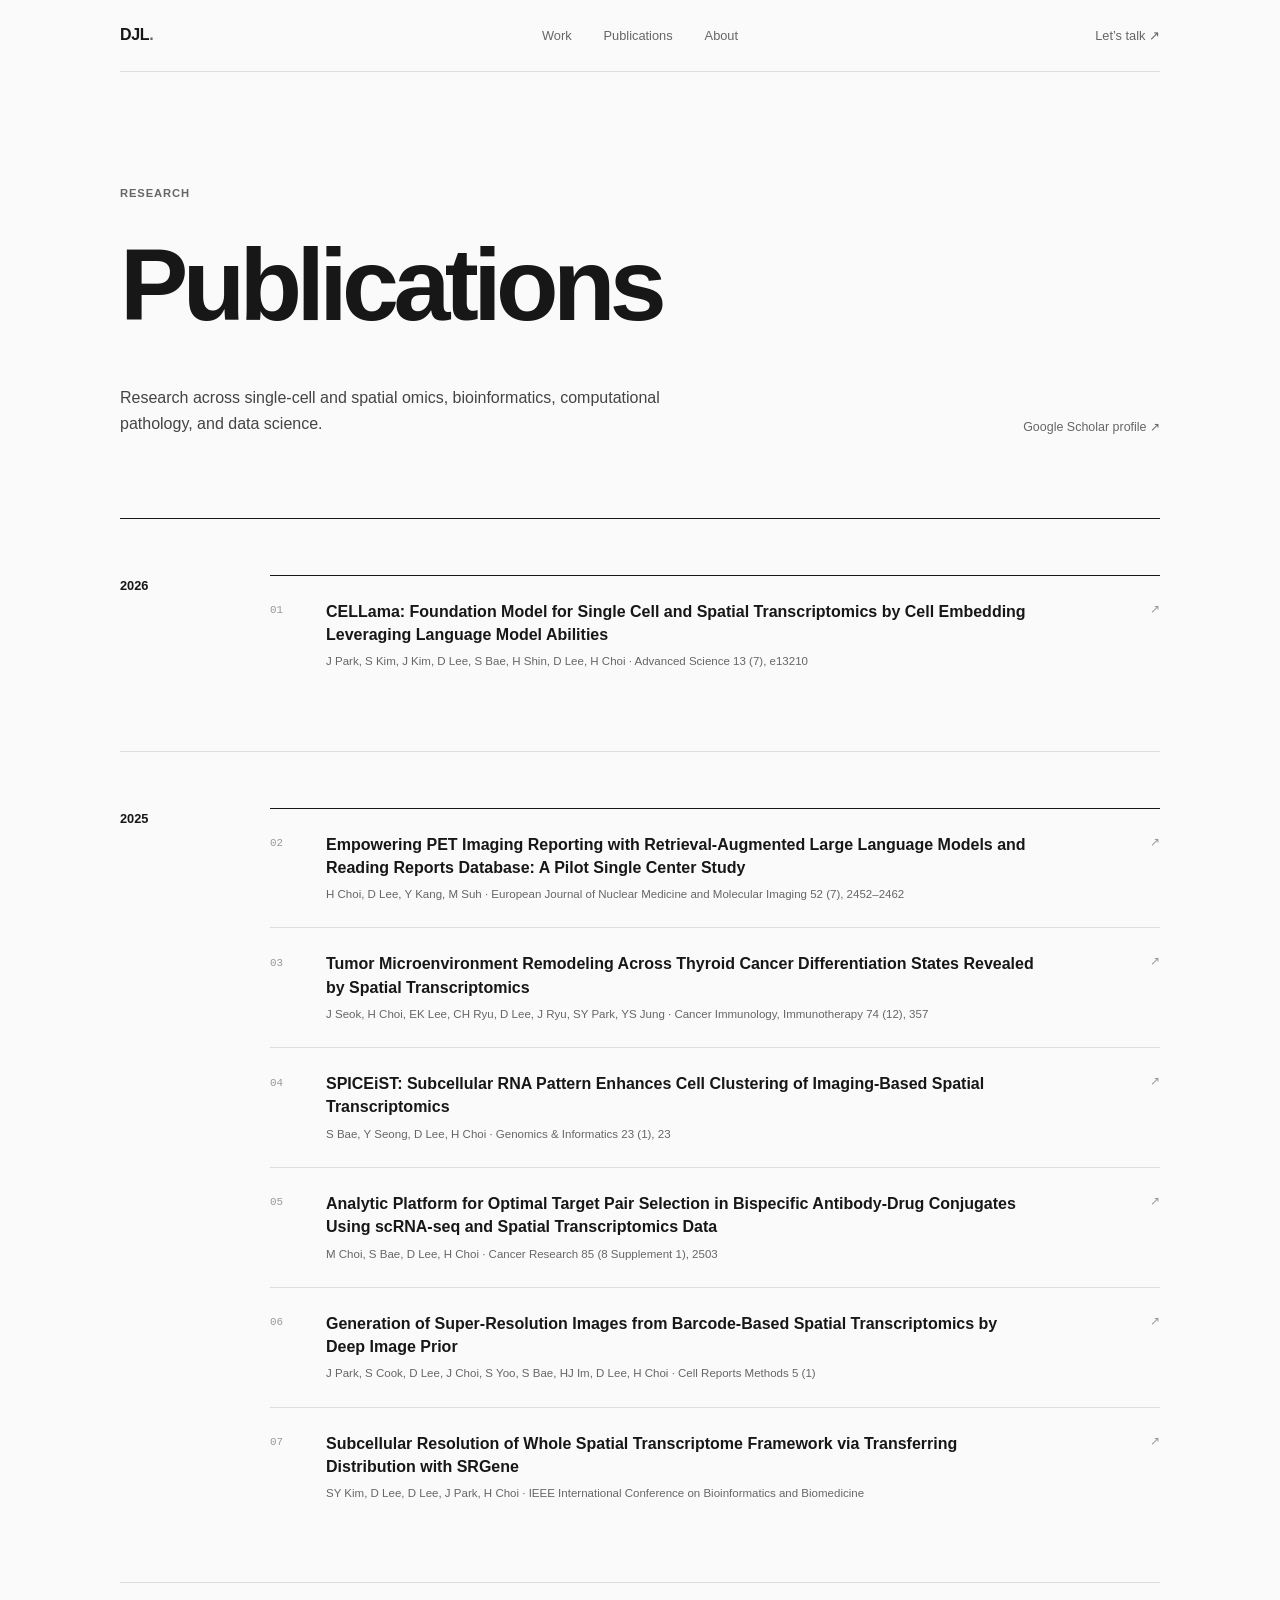
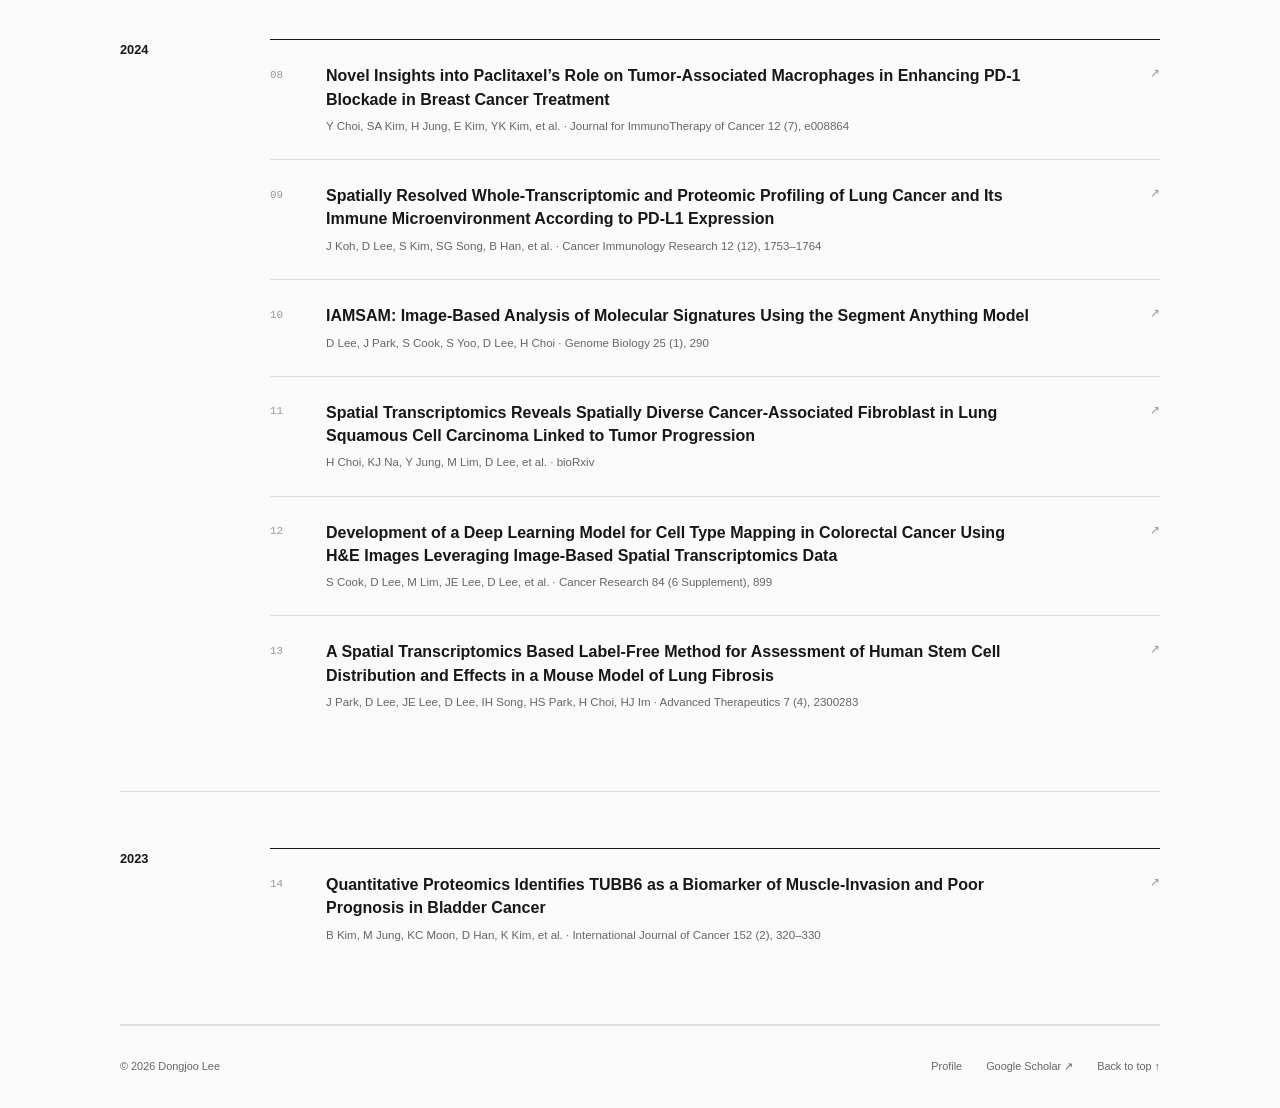
==== publications.html @ 9954f2d4 "first commit" ====
<!doctype html>
<html lang="en">
  <head>
    <meta charset="UTF-8" />
    <meta name="viewport" content="width=device-width, initial-scale=1.0" />
    <meta name="description" content="Publications by Dongjoo Lee in single-cell and spatial omics, bioinformatics, computational pathology, and data science." />
    <meta name="theme-color" content="#fafafa" />
    <title>Publications — Dongjoo Lee</title>
    <link rel="icon" href="favicon.svg" type="image/svg+xml" />
    <link rel="stylesheet" href="styles.css" />
  </head>
  <body>
    <a class="skip-link" href="#main">Skip to content</a>
    <header class="site-header">
      <a class="wordmark" href="index.html" aria-label="Dongjoo Lee, home">DJL<span>.</span></a>
      <nav aria-label="Main navigation">
        <a href="index.html#work">Work</a>
        <a href="publications.html" aria-current="page">Publications</a>
        <a href="index.html#about">About</a>
      </nav>
      <a class="header-contact" href="mailto:djlee8242@gmail.com">Let’s talk ↗</a>
    </header>

    <main class="publications-page" id="main">
      <header class="page-title reveal">
        <p class="eyebrow">Research</p>
        <h1>Publications</h1>
        <div class="page-title-bottom">
          <p>Research across single-cell and spatial omics, bioinformatics, computational pathology, and data science.</p>
          <a href="https://scholar.google.com/citations?user=q8NzEK0AAAAJ&amp;hl=en" target="_blank" rel="noreferrer">Google Scholar profile ↗</a>
        </div>
      </header>

      <section class="publication-list" aria-labelledby="year-2026">
        <h2 id="year-2026">2026</h2>
        <div>
          <a class="paper reveal" href="https://scholar.google.com/citations?view_op=view_citation&amp;hl=en&amp;user=q8NzEK0AAAAJ&amp;citation_for_view=q8NzEK0AAAAJ:u5HHmVD_uO8C" target="_blank" rel="noreferrer">
            <span class="paper-index">01</span><span><strong>CELLama: Foundation Model for Single Cell and Spatial Transcriptomics by Cell Embedding Leveraging Language Model Abilities</strong><small>J Park, S Kim, J Kim, D Lee, S Bae, H Shin, D Lee, H Choi · Advanced Science 13 (7), e13210</small></span><i>↗</i>
          </a>
        </div>
      </section>

      <section class="publication-list" aria-labelledby="year-2025">
        <h2 id="year-2025">2025</h2>
        <div>
          <a class="paper reveal" href="https://scholar.google.com/citations?view_op=view_citation&amp;hl=en&amp;user=q8NzEK0AAAAJ&amp;citation_for_view=q8NzEK0AAAAJ:Tyk-4Ss8FVUC" target="_blank" rel="noreferrer"><span class="paper-index">02</span><span><strong>Empowering PET Imaging Reporting with Retrieval-Augmented Large Language Models and Reading Reports Database: A Pilot Single Center Study</strong><small>H Choi, D Lee, Y Kang, M Suh · European Journal of Nuclear Medicine and Molecular Imaging 52 (7), 2452–2462</small></span><i>↗</i></a>
          <a class="paper reveal" href="https://scholar.google.com/citations?view_op=view_citation&amp;hl=en&amp;user=q8NzEK0AAAAJ&amp;citation_for_view=q8NzEK0AAAAJ:u-x6o8ySG0sC" target="_blank" rel="noreferrer"><span class="paper-index">03</span><span><strong>Tumor Microenvironment Remodeling Across Thyroid Cancer Differentiation States Revealed by Spatial Transcriptomics</strong><small>J Seok, H Choi, EK Lee, CH Ryu, D Lee, J Ryu, SY Park, YS Jung · Cancer Immunology, Immunotherapy 74 (12), 357</small></span><i>↗</i></a>
          <a class="paper reveal" href="https://scholar.google.com/citations?view_op=view_citation&amp;hl=en&amp;user=q8NzEK0AAAAJ&amp;citation_for_view=q8NzEK0AAAAJ:zYLM7Y9cAGgC" target="_blank" rel="noreferrer"><span class="paper-index">04</span><span><strong>SPICEiST: Subcellular RNA Pattern Enhances Cell Clustering of Imaging-Based Spatial Transcriptomics</strong><small>S Bae, Y Seong, D Lee, H Choi · Genomics &amp; Informatics 23 (1), 23</small></span><i>↗</i></a>
          <a class="paper reveal" href="https://scholar.google.com/citations?view_op=view_citation&amp;hl=en&amp;user=q8NzEK0AAAAJ&amp;citation_for_view=q8NzEK0AAAAJ:5nxA0vEk-isC" target="_blank" rel="noreferrer"><span class="paper-index">05</span><span><strong>Analytic Platform for Optimal Target Pair Selection in Bispecific Antibody-Drug Conjugates Using scRNA-seq and Spatial Transcriptomics Data</strong><small>M Choi, S Bae, D Lee, H Choi · Cancer Research 85 (8 Supplement 1), 2503</small></span><i>↗</i></a>
          <a class="paper reveal" href="https://scholar.google.com/citations?view_op=view_citation&amp;hl=en&amp;user=q8NzEK0AAAAJ&amp;citation_for_view=q8NzEK0AAAAJ:qjMakFHDy7sC" target="_blank" rel="noreferrer"><span class="paper-index">06</span><span><strong>Generation of Super-Resolution Images from Barcode-Based Spatial Transcriptomics by Deep Image Prior</strong><small>J Park, S Cook, D Lee, J Choi, S Yoo, S Bae, HJ Im, D Lee, H Choi · Cell Reports Methods 5 (1)</small></span><i>↗</i></a>
          <a class="paper reveal" href="https://scholar.google.com/citations?view_op=view_citation&amp;hl=en&amp;user=q8NzEK0AAAAJ&amp;citation_for_view=q8NzEK0AAAAJ:Y0pCki6q_DkC" target="_blank" rel="noreferrer"><span class="paper-index">07</span><span><strong>Subcellular Resolution of Whole Spatial Transcriptome Framework via Transferring Distribution with SRGene</strong><small>SY Kim, D Lee, D Lee, J Park, H Choi · IEEE International Conference on Bioinformatics and Biomedicine</small></span><i>↗</i></a>
        </div>
      </section>

      <section class="publication-list" aria-labelledby="year-2024">
        <h2 id="year-2024">2024</h2>
        <div>
          <a class="paper reveal" href="https://scholar.google.com/citations?view_op=view_citation&amp;hl=en&amp;user=q8NzEK0AAAAJ&amp;citation_for_view=q8NzEK0AAAAJ:9yKSN-GCB0IC" target="_blank" rel="noreferrer"><span class="paper-index">08</span><span><strong>Novel Insights into Paclitaxel’s Role on Tumor-Associated Macrophages in Enhancing PD-1 Blockade in Breast Cancer Treatment</strong><small>Y Choi, SA Kim, H Jung, E Kim, YK Kim, et al. · Journal for ImmunoTherapy of Cancer 12 (7), e008864</small></span><i>↗</i></a>
          <a class="paper reveal" href="https://scholar.google.com/citations?view_op=view_citation&amp;hl=en&amp;user=q8NzEK0AAAAJ&amp;citation_for_view=q8NzEK0AAAAJ:UeHWp8X0CEIC" target="_blank" rel="noreferrer"><span class="paper-index">09</span><span><strong>Spatially Resolved Whole-Transcriptomic and Proteomic Profiling of Lung Cancer and Its Immune Microenvironment According to PD-L1 Expression</strong><small>J Koh, D Lee, S Kim, SG Song, B Han, et al. · Cancer Immunology Research 12 (12), 1753–1764</small></span><i>↗</i></a>
          <a class="paper reveal" href="https://scholar.google.com/citations?view_op=view_citation&amp;hl=en&amp;user=q8NzEK0AAAAJ&amp;citation_for_view=q8NzEK0AAAAJ:2osOgNQ5qMEC" target="_blank" rel="noreferrer"><span class="paper-index">10</span><span><strong>IAMSAM: Image-Based Analysis of Molecular Signatures Using the Segment Anything Model</strong><small>D Lee, J Park, S Cook, S Yoo, D Lee, H Choi · Genome Biology 25 (1), 290</small></span><i>↗</i></a>
          <a class="paper reveal" href="https://scholar.google.com/citations?view_op=view_citation&amp;hl=en&amp;user=q8NzEK0AAAAJ&amp;citation_for_view=q8NzEK0AAAAJ:YsMSGLbcyi4C" target="_blank" rel="noreferrer"><span class="paper-index">11</span><span><strong>Spatial Transcriptomics Reveals Spatially Diverse Cancer-Associated Fibroblast in Lung Squamous Cell Carcinoma Linked to Tumor Progression</strong><small>H Choi, KJ Na, Y Jung, M Lim, D Lee, et al. · bioRxiv</small></span><i>↗</i></a>
          <a class="paper reveal" href="https://scholar.google.com/citations?view_op=view_citation&amp;hl=en&amp;user=q8NzEK0AAAAJ&amp;citation_for_view=q8NzEK0AAAAJ:8k81kl-MbHgC" target="_blank" rel="noreferrer"><span class="paper-index">12</span><span><strong>Development of a Deep Learning Model for Cell Type Mapping in Colorectal Cancer Using H&amp;E Images Leveraging Image-Based Spatial Transcriptomics Data</strong><small>S Cook, D Lee, M Lim, JE Lee, D Lee, et al. · Cancer Research 84 (6 Supplement), 899</small></span><i>↗</i></a>
          <a class="paper reveal" href="https://scholar.google.com/citations?view_op=view_citation&amp;hl=en&amp;user=q8NzEK0AAAAJ&amp;citation_for_view=q8NzEK0AAAAJ:d1gkVwhDpl0C" target="_blank" rel="noreferrer"><span class="paper-index">13</span><span><strong>A Spatial Transcriptomics Based Label-Free Method for Assessment of Human Stem Cell Distribution and Effects in a Mouse Model of Lung Fibrosis</strong><small>J Park, D Lee, JE Lee, D Lee, IH Song, HS Park, H Choi, HJ Im · Advanced Therapeutics 7 (4), 2300283</small></span><i>↗</i></a>
        </div>
      </section>

      <section class="publication-list" aria-labelledby="year-2023">
        <h2 id="year-2023">2023</h2>
        <div>
          <a class="paper reveal" href="https://scholar.google.com/citations?view_op=view_citation&amp;hl=en&amp;user=q8NzEK0AAAAJ&amp;citation_for_view=q8NzEK0AAAAJ:IjCSPb-OGe4C" target="_blank" rel="noreferrer"><span class="paper-index">14</span><span><strong>Quantitative Proteomics Identifies TUBB6 as a Biomarker of Muscle-Invasion and Poor Prognosis in Bladder Cancer</strong><small>B Kim, M Jung, KC Moon, D Han, K Kim, et al. · International Journal of Cancer 152 (2), 320–330</small></span><i>↗</i></a>
        </div>
      </section>
    </main>

    <footer>
      <p>© <span id="year"></span> Dongjoo Lee</p>
      <div><a href="index.html">Profile</a><a href="https://scholar.google.com/citations?user=q8NzEK0AAAAJ&amp;hl=en" target="_blank" rel="noreferrer">Google Scholar ↗</a><a href="#main">Back to top ↑</a></div>
    </footer>
    <script src="script.js"></script>
  </body>
</html>
---- styles.css ----
:root {
  --background: #fafafa;
  --surface: #ffffff;
  --text: #171717;
  --secondary: #666666;
  --border: #dedede;
  --max-width: 1040px;
}

* { box-sizing: border-box; }
html { scroll-behavior: smooth; }
body {
  margin: 0;
  background: var(--background);
  color: var(--text);
  font-family: Inter, -apple-system, BlinkMacSystemFont, "Segoe UI", sans-serif;
  font-size: 16px;
  line-height: 1.65;
  -webkit-font-smoothing: antialiased;
}
a { color: inherit; text-decoration: none; }
p, h1, h2, h3 { margin-top: 0; }
.skip-link { position: fixed; top: -100px; left: 1rem; padding: .7rem 1rem; background: #111; color: white; z-index: 10; }
.skip-link:focus { top: 1rem; }

.site-header {
  width: min(calc(100% - 48px), var(--max-width));
  height: 72px;
  margin: auto;
  display: grid;
  grid-template-columns: 1fr auto 1fr;
  align-items: center;
  border-bottom: 1px solid var(--border);
}
.wordmark { font-size: 1rem; font-weight: 700; letter-spacing: -.02em; }
.wordmark span { color: var(--secondary); }
.site-header nav { display: flex; gap: 2rem; }
.site-header nav a, .header-contact { font-size: .8rem; color: var(--secondary); }
.site-header nav a:hover, .header-contact:hover { color: var(--text); }
.header-contact { justify-self: end; }

.hero {
  width: min(calc(100% - 48px), var(--max-width));
  min-height: 560px;
  margin: auto;
  padding: 7rem 0 6rem;
  border-bottom: 1px solid var(--border);
}
.eyebrow, .section-number {
  margin-bottom: 2rem;
  color: var(--secondary);
  font-size: .7rem;
  font-weight: 600;
  letter-spacing: .08em;
  text-transform: uppercase;
}
.eyebrow { display: flex; align-items: center; gap: .5rem; }
.status-dot { width: 6px; height: 6px; border-radius: 50%; background: #888; }
.hero-title { margin: 4rem 0 3rem; }
.hero-intro {
  margin: 4rem 0 3rem;
  display: flex;
  align-items: flex-end;
  justify-content: space-between;
  gap: 3rem;
}
.hero-intro .hero-title { margin: 0; }
.hero-title h1 {
  margin-bottom: .25rem;
  font-size: clamp(3.5rem, 8vw, 6.5rem);
  font-weight: 600;
  line-height: 1;
  letter-spacing: -.055em;
}
.hero-title p { margin: 0; color: var(--secondary); font-size: clamp(1.1rem, 2vw, 1.4rem); }
.profile-photo {
  width: 180px;
  aspect-ratio: 1;
  margin: 0 2rem 0 0;
  overflow: hidden;
  border-radius: 4px;
}
.profile-photo img {
  width: 100%;
  height: 100%;
  display: block;
  object-fit: cover;
  object-position: center;
  opacity: .82;
  filter: saturate(.7) contrast(.9) brightness(1.04) blur(.25px);
}
.hero-bottom {
  display: grid;
  grid-template-columns: 1fr auto;
  align-items: end;
  gap: 3rem;
}
.hero-bottom > p { max-width: 620px; margin: 0; color: #444; font-size: 1rem; }
.hero-actions { display: flex; gap: .5rem; }
.button {
  padding: .65rem .9rem;
  display: inline-flex;
  align-items: center;
  gap: 1rem;
  border: 1px solid #bbb;
  border-radius: 3px;
  font-size: .75rem;
  font-weight: 600;
}
.button:hover { border-color: var(--text); }
.button-dark { background: var(--text); border-color: var(--text); color: white; }

.section {
  width: min(calc(100% - 48px), var(--max-width));
  margin: auto;
  padding: 6rem 0;
  border-bottom: 1px solid var(--border);
}
.section-heading {
  display: grid;
  grid-template-columns: 220px 1fr;
  align-items: baseline;
  margin-bottom: 3.5rem;
}
.section-heading h2 {
  margin: 0;
  font-size: clamp(2rem, 4vw, 3rem);
  font-weight: 550;
  line-height: 1.2;
  letter-spacing: -.04em;
}

.timeline { border-top: 1px solid var(--text); }
.timeline-item {
  display: grid;
  grid-template-columns: 220px 1fr;
  padding: 2.25rem 0;
  border-bottom: 1px solid var(--border);
}
.timeline-item:last-child { border-bottom: 0; }
.timeline-meta { color: var(--secondary); font-size: .72rem; }
.timeline-meta p { margin-bottom: .15rem; }
.timeline-content { max-width: 680px; }
.company { margin-bottom: .3rem; color: var(--secondary); font-size: .72rem; font-weight: 600; text-transform: uppercase; letter-spacing: .06em; }
.timeline-content h3 { margin-bottom: .8rem; font-size: 1.35rem; font-weight: 600; letter-spacing: -.025em; }
.role-subtitle { color: var(--secondary); font-size: .8rem; font-weight: 500; letter-spacing: 0; }
.timeline-content > p:not(.company) { margin-bottom: 1rem; color: #444; }
.responsibility-list { max-width: 650px; margin: 1.2rem 0 0; padding-left: 1.1rem; color: #444; font-size: .84rem; }
.responsibility-list li { margin-bottom: .45rem; padding-left: .2rem; }
.tags { display: flex; flex-wrap: wrap; gap: .4rem; margin: 1.2rem 0 0; padding: 0; list-style: none; }
.tags li { padding: .25rem .55rem; border: 1px solid var(--border); border-radius: 3px; color: var(--secondary); font-size: .68rem; }

.publication-grid { border-top: 1px solid var(--text); }
.publication, .publication-more {
  min-height: 0;
  padding: 1.8rem 0;
  display: grid;
  grid-template-columns: 220px 1fr;
  background: transparent;
  border-bottom: 1px solid var(--border);
}
.publication-top { color: var(--secondary); font-size: .7rem; }
.publication-mark { display: none; }
.journal { margin-bottom: .35rem; color: var(--secondary); font-size: .7rem; font-weight: 600; text-transform: uppercase; letter-spacing: .06em; }
.publication h3 { max-width: 680px; margin: 0; font-size: 1.15rem; font-weight: 550; line-height: 1.4; letter-spacing: -.015em; }
.publication-more { display: flex; justify-content: space-between; color: var(--secondary); font-size: .85rem; }
.publication-more:hover { color: var(--text); }

.about-grid { display: grid; grid-template-columns: 2fr 1fr; gap: 5rem; }
.toolkit { border-top: 1px solid var(--text); }
.tool-row { display: grid; grid-template-columns: 180px 1fr; gap: 1rem; padding: 1.25rem 0; border-bottom: 1px solid var(--border); }
.tool-row span { font-size: .72rem; font-weight: 600; }
.tool-row p { margin: 0; color: #444; font-size: .9rem; }
.education { padding-top: 1.25rem; border-top: 1px solid var(--text); }
.aside-label { margin-bottom: 2rem; color: var(--secondary); font-size: .7rem; text-transform: uppercase; letter-spacing: .08em; }
.education > div { padding: 0 0 1.5rem; }
.education p { margin-bottom: .1rem; }
.education .degree { font-weight: 600; }
.education span, .education-note { color: var(--secondary); font-size: .72rem; }
.education-note { margin-top: .5rem; }

.contact {
  width: min(calc(100% - 48px), var(--max-width));
  margin: auto;
  padding: 6rem 0;
}
.contact h2 { margin: 0 0 3rem; font-size: clamp(2.5rem, 5vw, 4rem); font-weight: 550; letter-spacing: -.045em; }
.contact-email { display: flex; justify-content: space-between; padding: 1rem 0; border-top: 1px solid var(--text); border-bottom: 1px solid var(--border); font-size: 1rem; }

footer {
  width: min(calc(100% - 48px), var(--max-width));
  margin: auto;
  padding: 2rem 0;
  display: flex;
  justify-content: space-between;
  border-top: 1px solid var(--border);
  color: var(--secondary);
  font-size: .68rem;
}
footer p { margin: 0; }
footer div { display: flex; gap: 1.5rem; }
footer a:hover { color: var(--text); }

.publications-page {
  width: min(calc(100% - 48px), var(--max-width));
  margin: auto;
}
.page-title { padding: 7rem 0 5rem; border-bottom: 1px solid var(--text); }
.page-title h1 { margin-bottom: 3rem; font-size: clamp(3.5rem, 8vw, 6.5rem); font-weight: 550; line-height: 1; letter-spacing: -.055em; }
.page-title-bottom { display: flex; align-items: flex-end; justify-content: space-between; gap: 2rem; }
.page-title-bottom p { max-width: 560px; margin: 0; color: #444; }
.page-title-bottom a { flex-shrink: 0; color: var(--secondary); font-size: .78rem; }
.page-title-bottom a:hover { color: var(--text); }
.publication-list { display: grid; grid-template-columns: 150px 1fr; padding: 3.5rem 0; border-bottom: 1px solid var(--border); }
.publication-list h2 { margin: 0; font-size: .8rem; font-weight: 600; }
.paper { padding: 1.5rem 0; display: grid; grid-template-columns: 40px 1fr auto; gap: 1rem; border-top: 1px solid var(--border); }
.paper:first-child { border-top-color: var(--text); }
.paper-index { padding-top: .15rem; color: #999; font: .68rem/1.5 monospace; }
.paper strong { display: block; max-width: 710px; font-size: 1rem; font-weight: 550; line-height: 1.45; }
.paper small { display: block; margin-top: .45rem; color: var(--secondary); font-size: .72rem; line-height: 1.5; }
.paper i { color: #999; font-size: .75rem; font-style: normal; transition: transform .2s ease; }
.paper:hover strong { text-decoration: underline; text-decoration-thickness: 1px; text-underline-offset: 3px; }
.paper:hover i { color: var(--text); transform: translate(2px, -2px); }

.reveal { opacity: 0; transform: translateY(8px); transition: opacity .45s ease, transform .45s ease; }
.reveal.visible { opacity: 1; transform: none; }

@media (max-width: 720px) {
  .site-header, .hero, .section, .contact, footer { width: calc(100% - 32px); }
  .site-header { grid-template-columns: 1fr auto; }
  .site-header nav { display: none; }
  .hero { min-height: auto; padding: 5rem 0; }
  .hero-title { margin: 3rem 0 2rem; }
  .hero-intro { margin: 3rem 0 2rem; align-items: center; gap: 1.5rem; }
  .hero-intro .hero-title { margin: 0; }
  .hero-title h1 { font-size: clamp(3.25rem, 17vw, 5rem); }
  .profile-photo { width: 104px; margin: 0; flex: 0 0 auto; }
  .hero-bottom, .section-heading, .timeline-item, .publication, .about-grid { grid-template-columns: 1fr; }
  .hero-bottom { gap: 2rem; }
  .hero-actions { width: 100%; }
  .button { flex: 1; justify-content: space-between; }
  .section { padding: 4.5rem 0; }
  .section-heading { gap: .5rem; margin-bottom: 2.5rem; }
  .timeline-item, .publication { gap: 1.25rem; }
  .timeline-meta { display: flex; justify-content: space-between; }
  .about-grid { gap: 3rem; }
  .tool-row { grid-template-columns: 1fr; gap: .35rem; }
  .contact { padding: 4.5rem 0; }
  footer { flex-direction: column; gap: 1rem; }
  footer div { flex-wrap: wrap; }
  .publications-page { width: calc(100% - 32px); }
  .page-title { padding: 5rem 0 3.5rem; }
  .page-title h1 { margin-bottom: 2rem; font-size: clamp(3.25rem, 16vw, 5rem); }
  .page-title-bottom { align-items: flex-start; flex-direction: column; gap: 1rem; }
  .publication-list { grid-template-columns: 1fr; gap: 1rem; padding: 2.5rem 0; }
  .paper { grid-template-columns: 28px 1fr auto; gap: .6rem; }
}

@media (prefers-reduced-motion: reduce) {
  html { scroll-behavior: auto; }
  .reveal { opacity: 1; transform: none; transition: none; }
}
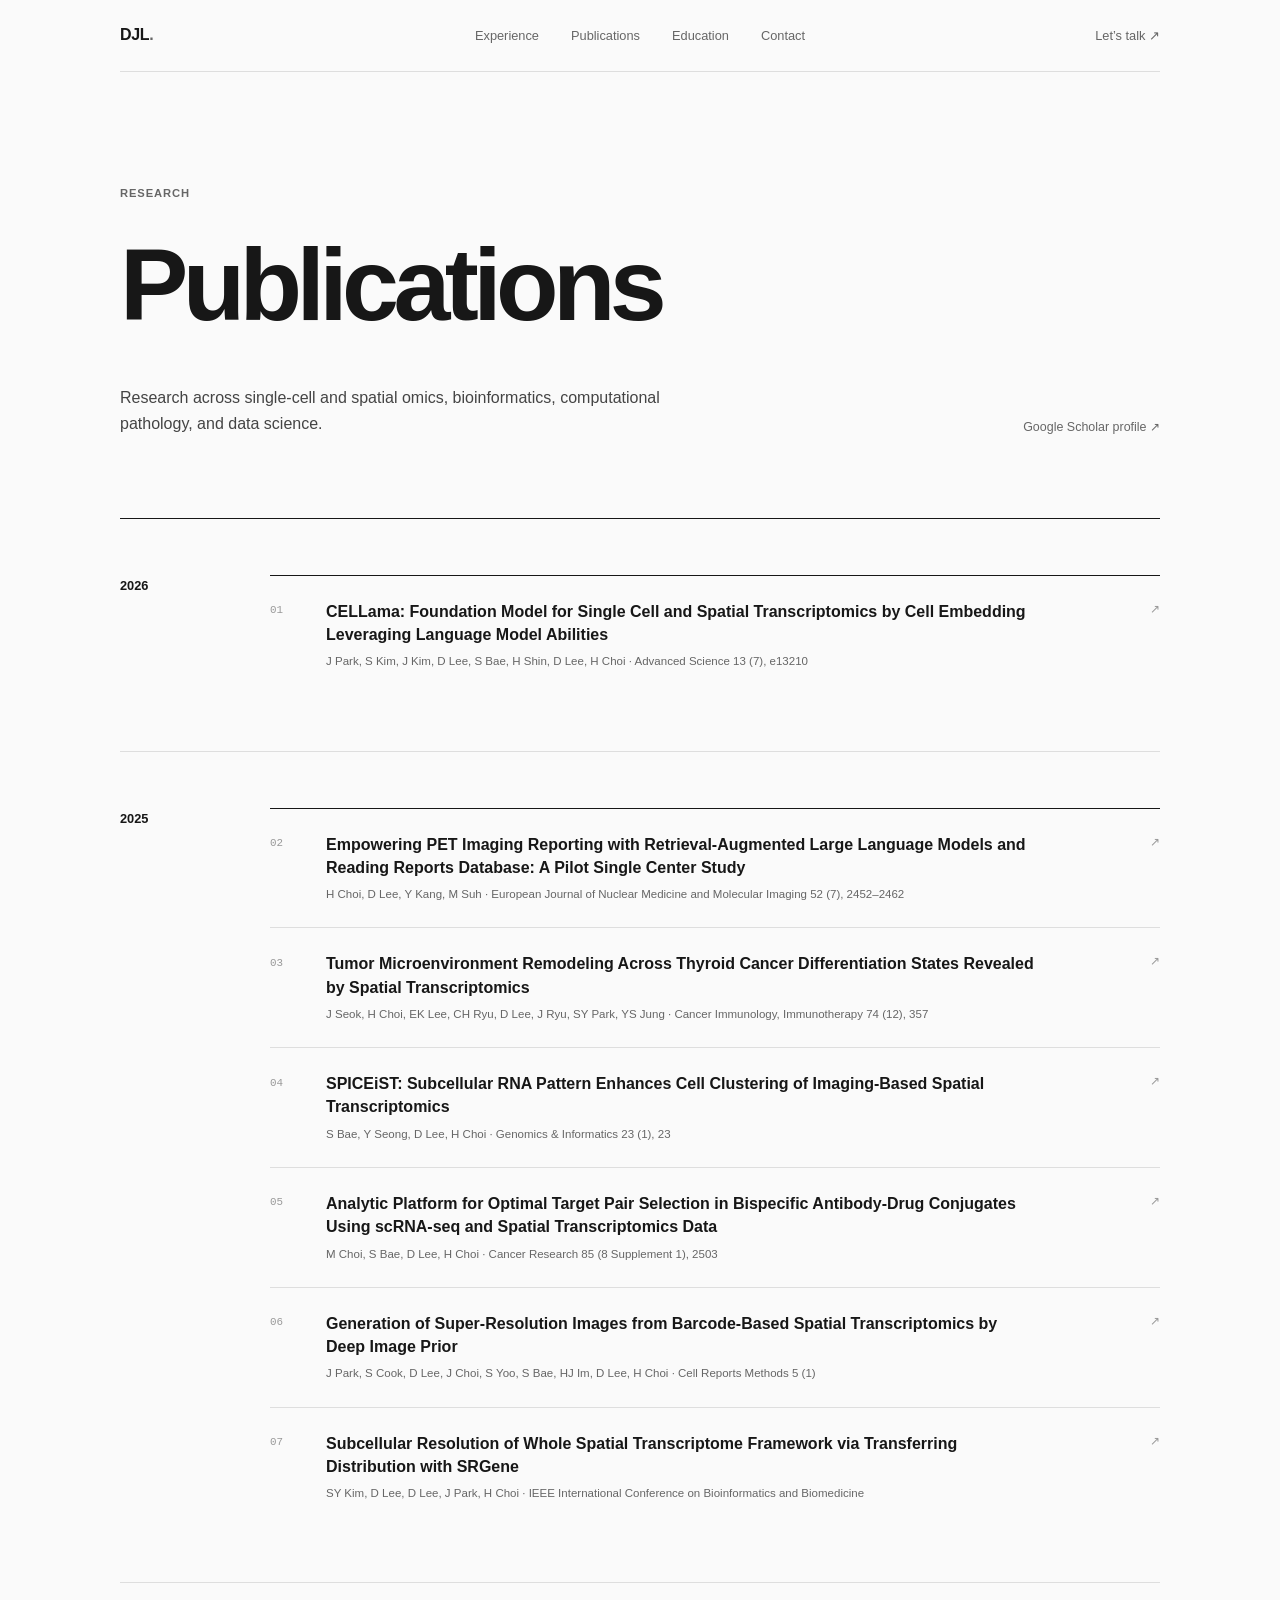
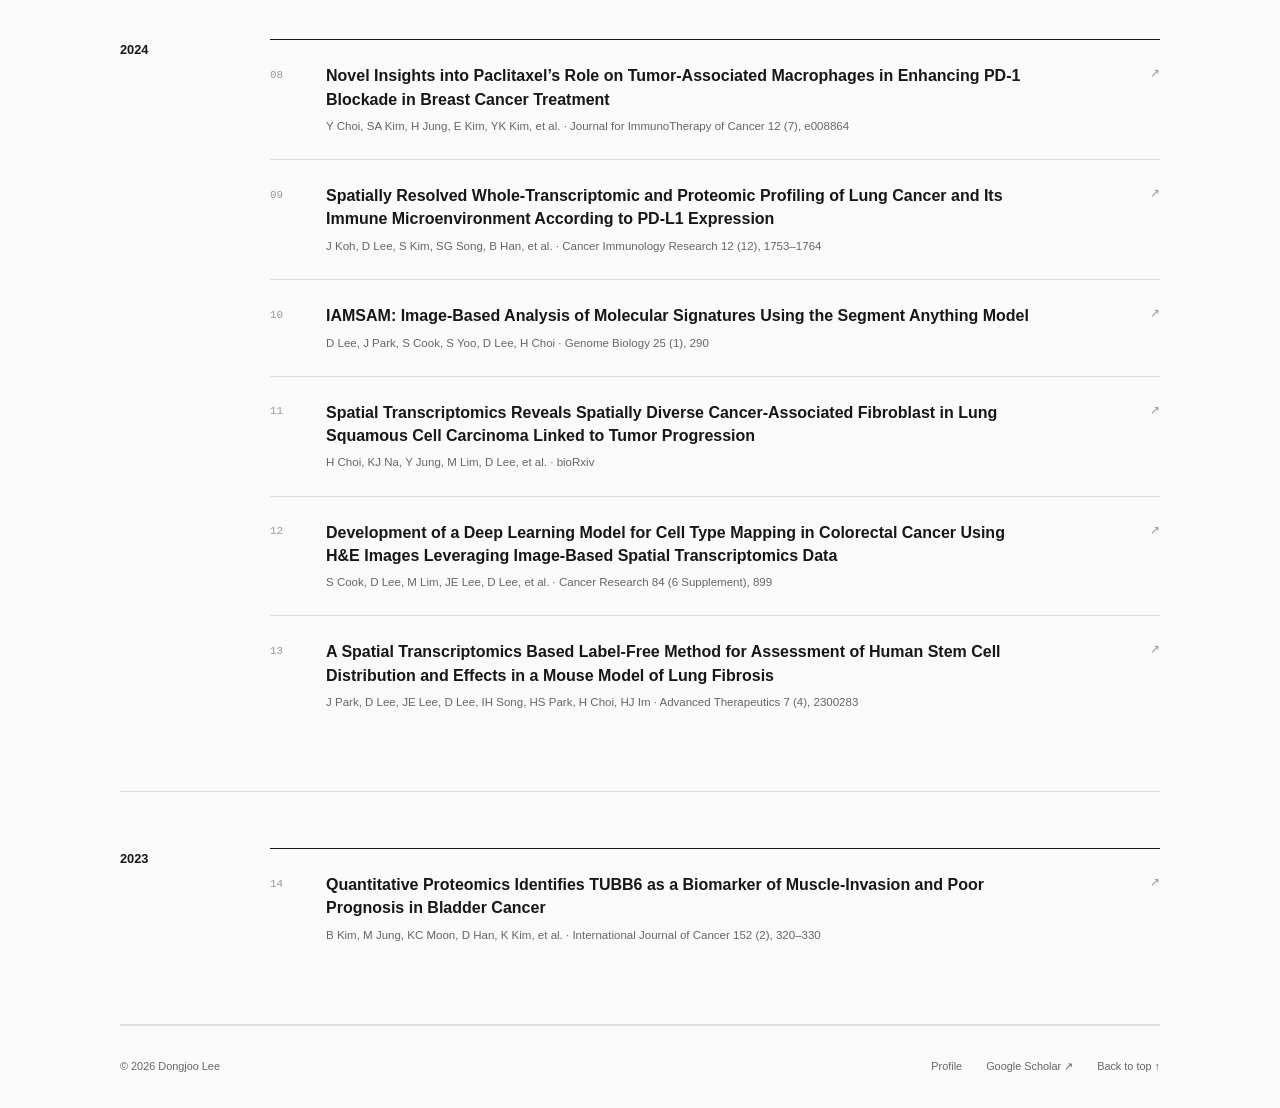
==== commit ca372fa2: "Update navigation links in index and publications pages for clarity and consistency" ====
--- a/publications.html
+++ b/publications.html
@@ -6,17 +6,18 @@
     <meta name="description" content="Publications by Dongjoo Lee in single-cell and spatial omics, bioinformatics, computational pathology, and data science." />
     <meta name="theme-color" content="#fafafa" />
     <title>Publications — Dongjoo Lee</title>
-    <link rel="icon" href="favicon.svg" type="image/svg+xml" />
-    <link rel="stylesheet" href="styles.css" />
+    <link rel="icon" href="assets/icons/favicon.svg" type="image/svg+xml" />
+    <link rel="stylesheet" href="assets/css/styles.css" />
   </head>
   <body>
     <a class="skip-link" href="#main">Skip to content</a>
     <header class="site-header">
       <a class="wordmark" href="index.html" aria-label="Dongjoo Lee, home">DJL<span>.</span></a>
       <nav aria-label="Main navigation">
-        <a href="index.html#work">Work</a>
+        <a href="index.html#work">Experience</a>
         <a href="publications.html" aria-current="page">Publications</a>
-        <a href="index.html#about">About</a>
+        <a href="index.html#about">Education</a>
+        <a href="index.html#contact">Contact</a>
       </nav>
       <a class="header-contact" href="mailto:djlee8242@gmail.com">Let’s talk ↗</a>
     </header>
@@ -76,6 +77,6 @@
       <p>© <span id="year"></span> Dongjoo Lee</p>
       <div><a href="index.html">Profile</a><a href="https://scholar.google.com/citations?user=q8NzEK0AAAAJ&amp;hl=en" target="_blank" rel="noreferrer">Google Scholar ↗</a><a href="#main">Back to top ↑</a></div>
     </footer>
-    <script src="script.js"></script>
+    <script src="assets/js/script.js"></script>
   </body>
 </html>
--- a/assets/css/styles.css
+++ b/assets/css/styles.css
@@ -0,0 +1,307 @@
+:root {
+  --background: #fafafa;
+  --surface: #ffffff;
+  --text: #171717;
+  --secondary: #666666;
+  --border: #dedede;
+  --max-width: 1040px;
+}
+
+* { box-sizing: border-box; }
+html { scroll-behavior: smooth; }
+body {
+  margin: 0;
+  background: var(--background);
+  color: var(--text);
+  font-family: Inter, -apple-system, BlinkMacSystemFont, "Segoe UI", sans-serif;
+  font-size: 16px;
+  line-height: 1.65;
+  -webkit-font-smoothing: antialiased;
+}
+a { color: inherit; text-decoration: none; }
+p, h1, h2, h3 { margin-top: 0; }
+.skip-link { position: fixed; top: -100px; left: 1rem; padding: .7rem 1rem; background: #111; color: white; z-index: 10; }
+.skip-link:focus { top: 1rem; }
+
+.site-header {
+  width: min(calc(100% - 48px), var(--max-width));
+  height: 72px;
+  margin: auto;
+  display: grid;
+  grid-template-columns: 1fr auto 1fr;
+  align-items: center;
+  border-bottom: 1px solid var(--border);
+}
+.wordmark { font-size: 1rem; font-weight: 700; letter-spacing: -.02em; }
+.wordmark span { color: var(--secondary); }
+.site-header nav { display: flex; gap: 2rem; }
+.site-header nav a, .header-contact { font-size: .8rem; color: var(--secondary); }
+.site-header nav a:hover, .header-contact:hover { color: var(--text); }
+.header-contact { justify-self: end; }
+
+.hero {
+  width: min(calc(100% - 48px), var(--max-width));
+  min-height: 560px;
+  margin: auto;
+  padding: 7rem 0 6rem;
+  display: flex;
+  flex-direction: column;
+  border-bottom: 1px solid var(--border);
+}
+.eyebrow, .section-number {
+  margin-bottom: 2rem;
+  color: var(--secondary);
+  font-size: .7rem;
+  font-weight: 600;
+  letter-spacing: .08em;
+  text-transform: uppercase;
+}
+.eyebrow { order: 0; display: flex; align-items: center; gap: .5rem; }
+.status-dot { width: 6px; height: 6px; border-radius: 50%; background: #888; }
+.hero-title { margin: 4rem 0 3rem; }
+.hero-intro {
+  order: 2;
+  margin: 2rem 0 3rem;
+  display: flex;
+  align-items: flex-end;
+  justify-content: space-between;
+  gap: 3rem;
+}
+.hero-intro .hero-title { margin: 0; }
+.hero-title h1 {
+  margin-bottom: .25rem;
+  font-size: clamp(3.5rem, 8vw, 6.5rem);
+  font-weight: 600;
+  line-height: 1;
+  letter-spacing: -.055em;
+}
+.hero-title p { margin: 0; color: var(--secondary); font-size: clamp(1.1rem, 2vw, 1.4rem); }
+.profile-photo {
+  width: 132px;
+  margin: 0 2rem 0 0;
+}
+.profile-photo > img {
+  width: 132px;
+  height: 132px;
+  display: block;
+  object-fit: cover;
+  object-position: center;
+  border-radius: 4px;
+  opacity: .76;
+  filter: saturate(.72) contrast(.9) brightness(1.04) blur(.2px);
+}
+.profile-links { order: 1; margin: 0; display: flex; justify-content: flex-start; gap: .75rem; }
+.profile-links a {
+  width: 20px;
+  height: 20px;
+  display: grid;
+  place-items: center;
+  color: var(--secondary);
+  transition: color .2s ease, opacity .2s ease;
+}
+.profile-links a:hover { color: var(--text); opacity: .65; }
+.profile-links svg { width: 16px; height: 16px; fill: currentColor; }
+.profile-links .profile-brand-icon { width: 16px; height: 16px; display: block; object-fit: contain; opacity: .72; }
+.hero-bottom {
+  order: 3;
+  display: grid;
+  grid-template-columns: 1fr auto;
+  align-items: end;
+  gap: 3rem;
+}
+.hero-bottom > p { max-width: 620px; margin: 0; color: #444; font-size: 1rem; }
+.hero-actions { display: flex; gap: .5rem; }
+.button {
+  padding: .65rem .9rem;
+  display: inline-flex;
+  align-items: center;
+  gap: 1rem;
+  border: 1px solid #bbb;
+  border-radius: 3px;
+  font-size: .75rem;
+  font-weight: 600;
+}
+.button:hover { border-color: var(--text); }
+.button-dark { background: var(--text); border-color: var(--text); color: white; }
+
+.section {
+  width: min(calc(100% - 48px), var(--max-width));
+  margin: auto;
+  padding: 6rem 0;
+  border-bottom: 1px solid var(--border);
+}
+.section-heading {
+  display: grid;
+  grid-template-columns: 220px 1fr;
+  align-items: baseline;
+  margin-bottom: 3.5rem;
+}
+.section-heading h2 {
+  margin: 0;
+  font-size: clamp(2rem, 4vw, 3rem);
+  font-weight: 550;
+  line-height: 1.2;
+  letter-spacing: -.04em;
+}
+
+.timeline { border-top: 1px solid var(--text); }
+.timeline-item {
+  display: grid;
+  grid-template-columns: 220px 1fr;
+  padding: 2.25rem 0;
+  border-bottom: 1px solid var(--border);
+}
+.timeline-item:last-child { border-bottom: 0; }
+.timeline-meta { color: var(--secondary); font-size: .72rem; }
+.timeline-meta p { margin-bottom: .15rem; }
+.timeline-content { max-width: 680px; }
+.company { margin-bottom: .3rem; color: var(--secondary); font-size: .72rem; font-weight: 600; text-transform: uppercase; letter-spacing: .06em; }
+.timeline-content h3 { margin-bottom: .8rem; font-size: 1.35rem; font-weight: 600; letter-spacing: -.025em; }
+.role-subtitle { color: var(--secondary); font-size: .8rem; font-weight: 500; letter-spacing: 0; }
+.timeline-content > p:not(.company) { margin-bottom: 1rem; color: #444; }
+.responsibility-list { max-width: 650px; margin: 1.2rem 0 0; padding-left: 1.1rem; color: #444; font-size: .84rem; }
+.responsibility-list li { margin-bottom: .45rem; padding-left: .2rem; }
+.tags { display: flex; flex-wrap: wrap; gap: .4rem; margin: 1.2rem 0 0; padding: 0; list-style: none; }
+.tags li { padding: .25rem .55rem; border: 1px solid var(--border); border-radius: 3px; color: var(--secondary); font-size: .68rem; }
+
+.selected-publications { border-top: 1px solid var(--text); }
+.selected-paper {
+  padding: 1.6rem 0;
+  display: grid;
+  grid-template-columns: 220px 1fr auto;
+  gap: 1rem;
+  border-bottom: 1px solid var(--border);
+}
+.selected-paper-meta { padding-top: .15rem; color: var(--secondary); font-size: .7rem; }
+.selected-paper strong { display: block; max-width: 680px; font-size: 1.05rem; font-weight: 550; line-height: 1.45; }
+.selected-paper small { display: block; margin-top: .4rem; color: var(--secondary); font-size: .72rem; }
+.selected-paper i { color: #999; font-size: .75rem; font-style: normal; transition: transform .2s ease; }
+.selected-paper:hover strong { text-decoration: underline; text-decoration-thickness: 1px; text-underline-offset: 3px; }
+.selected-paper:hover i { color: var(--text); transform: translate(2px, -2px); }
+.view-all-publications {
+  margin: 1.5rem 0 0 auto;
+  padding-bottom: .2rem;
+  width: fit-content;
+  display: flex;
+  gap: 1.5rem;
+  border-bottom: 1px solid var(--text);
+  font-size: .78rem;
+  font-weight: 600;
+}
+
+.publication-grid { border-top: 1px solid var(--text); }
+.publication, .publication-more {
+  min-height: 0;
+  padding: 1.8rem 0;
+  display: grid;
+  grid-template-columns: 220px 1fr;
+  background: transparent;
+  border-bottom: 1px solid var(--border);
+}
+.publication-top { color: var(--secondary); font-size: .7rem; }
+.publication-mark { display: none; }
+.journal { margin-bottom: .35rem; color: var(--secondary); font-size: .7rem; font-weight: 600; text-transform: uppercase; letter-spacing: .06em; }
+.publication h3 { max-width: 680px; margin: 0; font-size: 1.15rem; font-weight: 550; line-height: 1.4; letter-spacing: -.015em; }
+.publication-more { display: flex; justify-content: space-between; color: var(--secondary); font-size: .85rem; }
+.publication-more:hover { color: var(--text); }
+
+.about-grid { display: grid; grid-template-columns: 2fr 1fr; gap: 5rem; }
+.toolkit { border-top: 1px solid var(--text); }
+.tool-row { display: grid; grid-template-columns: 180px 1fr; gap: 1rem; padding: 1.25rem 0; border-bottom: 1px solid var(--border); }
+.tool-row span { font-size: .72rem; font-weight: 600; }
+.tool-row p { margin: 0; color: #444; font-size: .9rem; }
+.education { padding-top: 1.25rem; border-top: 1px solid var(--text); }
+.aside-label { margin-bottom: 2rem; color: var(--secondary); font-size: .7rem; text-transform: uppercase; letter-spacing: .08em; }
+.education > div { padding: 0 0 1.5rem; }
+.education p { margin-bottom: .1rem; }
+.education .degree { font-weight: 600; }
+.education span, .education-note { color: var(--secondary); font-size: .72rem; }
+.education-note { margin-top: .5rem; }
+
+.contact {
+  width: min(calc(100% - 48px), var(--max-width));
+  margin: auto;
+  padding: 6rem 0;
+}
+.contact h2 { margin: 0 0 3rem; font-size: clamp(2.5rem, 5vw, 4rem); font-weight: 550; letter-spacing: -.045em; }
+.contact-email { display: flex; justify-content: space-between; padding: 1rem 0; border-top: 1px solid var(--text); border-bottom: 1px solid var(--border); font-size: 1rem; }
+
+footer {
+  width: min(calc(100% - 48px), var(--max-width));
+  margin: auto;
+  padding: 2rem 0;
+  display: flex;
+  justify-content: space-between;
+  border-top: 1px solid var(--border);
+  color: var(--secondary);
+  font-size: .68rem;
+}
+footer p { margin: 0; }
+footer div { display: flex; gap: 1.5rem; }
+footer a:hover { color: var(--text); }
+
+.publications-page {
+  width: min(calc(100% - 48px), var(--max-width));
+  margin: auto;
+}
+.page-title { padding: 7rem 0 5rem; border-bottom: 1px solid var(--text); }
+.page-title h1 { margin-bottom: 3rem; font-size: clamp(3.5rem, 8vw, 6.5rem); font-weight: 550; line-height: 1; letter-spacing: -.055em; }
+.page-title-bottom { display: flex; align-items: flex-end; justify-content: space-between; gap: 2rem; }
+.page-title-bottom p { max-width: 560px; margin: 0; color: #444; }
+.page-title-bottom a { flex-shrink: 0; color: var(--secondary); font-size: .78rem; }
+.page-title-bottom a:hover { color: var(--text); }
+.publication-list { display: grid; grid-template-columns: 150px 1fr; padding: 3.5rem 0; border-bottom: 1px solid var(--border); }
+.publication-list h2 { margin: 0; font-size: .8rem; font-weight: 600; }
+.paper { padding: 1.5rem 0; display: grid; grid-template-columns: 40px 1fr auto; gap: 1rem; border-top: 1px solid var(--border); }
+.paper:first-child { border-top-color: var(--text); }
+.paper-index { padding-top: .15rem; color: #999; font: .68rem/1.5 monospace; }
+.paper strong { display: block; max-width: 710px; font-size: 1rem; font-weight: 550; line-height: 1.45; }
+.paper small { display: block; margin-top: .45rem; color: var(--secondary); font-size: .72rem; line-height: 1.5; }
+.paper i { color: #999; font-size: .75rem; font-style: normal; transition: transform .2s ease; }
+.paper:hover strong { text-decoration: underline; text-decoration-thickness: 1px; text-underline-offset: 3px; }
+.paper:hover i { color: var(--text); transform: translate(2px, -2px); }
+
+.reveal { opacity: 0; transform: translateY(8px); transition: opacity .45s ease, transform .45s ease; }
+.reveal.visible { opacity: 1; transform: none; }
+
+@media (max-width: 720px) {
+  .site-header, .hero, .section, .contact, footer { width: calc(100% - 32px); }
+  .site-header { grid-template-columns: 1fr auto; }
+  .site-header nav { display: none; }
+  .hero { min-height: auto; padding: 5rem 0; }
+  .hero-title { margin: 3rem 0 2rem; }
+  .hero-intro { margin: 1.75rem 0 2rem; align-items: center; gap: 1.5rem; }
+  .hero-intro .hero-title { margin: 0; }
+  .hero-title h1 { font-size: clamp(3.25rem, 17vw, 5rem); }
+  .profile-photo { width: 96px; margin: 0; flex: 0 0 auto; }
+  .profile-photo > img { width: 96px; height: 96px; }
+  .profile-links { margin: 0; gap: .55rem; }
+  .profile-links a { width: 18px; height: 18px; }
+  .profile-links svg, .profile-links .profile-brand-icon { width: 14px; height: 14px; }
+  .hero-bottom, .section-heading, .timeline-item, .publication, .about-grid { grid-template-columns: 1fr; }
+  .hero-bottom { gap: 2rem; }
+  .hero-actions { width: 100%; }
+  .button { flex: 1; justify-content: space-between; }
+  .section { padding: 4.5rem 0; }
+  .section-heading { gap: .5rem; margin-bottom: 2.5rem; }
+  .timeline-item, .publication { gap: 1.25rem; }
+  .timeline-meta { display: flex; justify-content: space-between; }
+  .selected-paper { grid-template-columns: 1fr auto; gap: .6rem; }
+  .selected-paper-meta { grid-column: 1 / -1; }
+  .about-grid { gap: 3rem; }
+  .tool-row { grid-template-columns: 1fr; gap: .35rem; }
+  .contact { padding: 4.5rem 0; }
+  footer { flex-direction: column; gap: 1rem; }
+  footer div { flex-wrap: wrap; }
+  .publications-page { width: calc(100% - 32px); }
+  .page-title { padding: 5rem 0 3.5rem; }
+  .page-title h1 { margin-bottom: 2rem; font-size: clamp(3.25rem, 16vw, 5rem); }
+  .page-title-bottom { align-items: flex-start; flex-direction: column; gap: 1rem; }
+  .publication-list { grid-template-columns: 1fr; gap: 1rem; padding: 2.5rem 0; }
+  .paper { grid-template-columns: 28px 1fr auto; gap: .6rem; }
+}
+
+@media (prefers-reduced-motion: reduce) {
+  html { scroll-behavior: auto; }
+  .reveal { opacity: 1; transform: none; transition: none; }
+}
